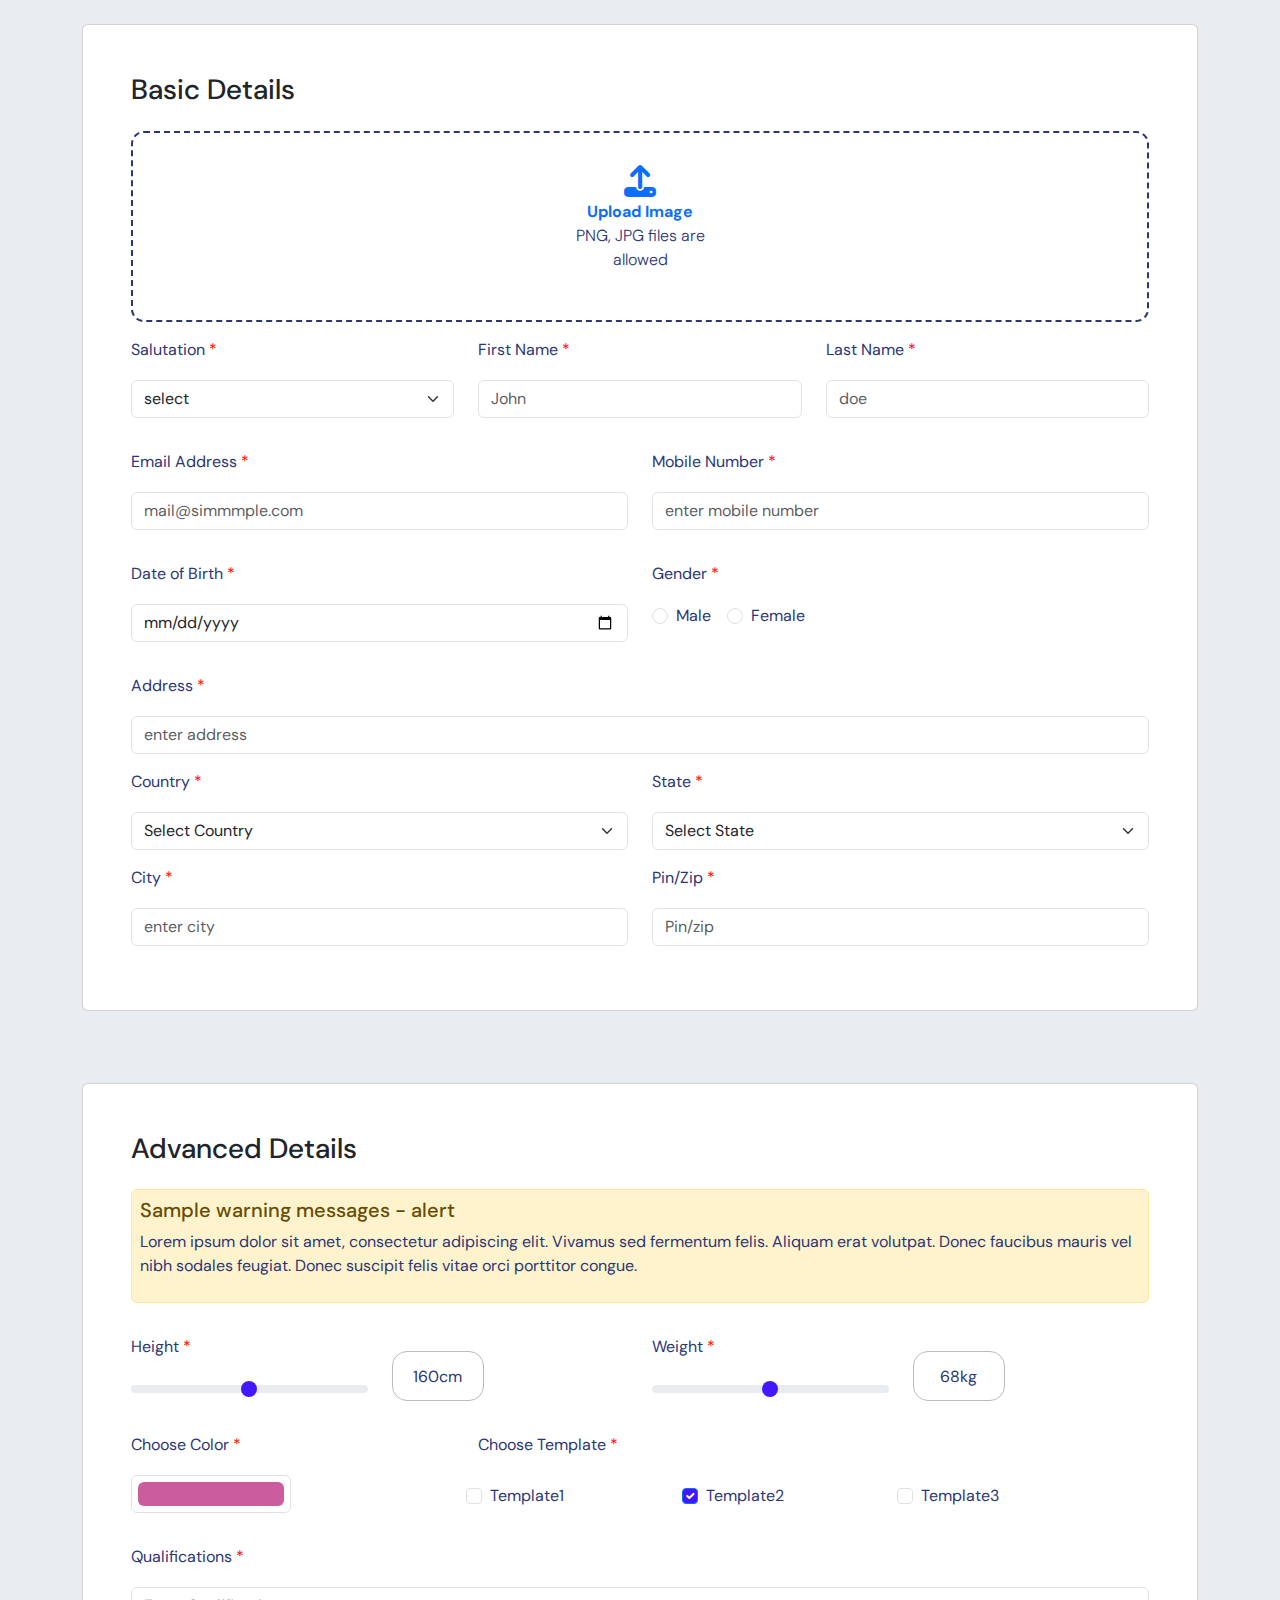
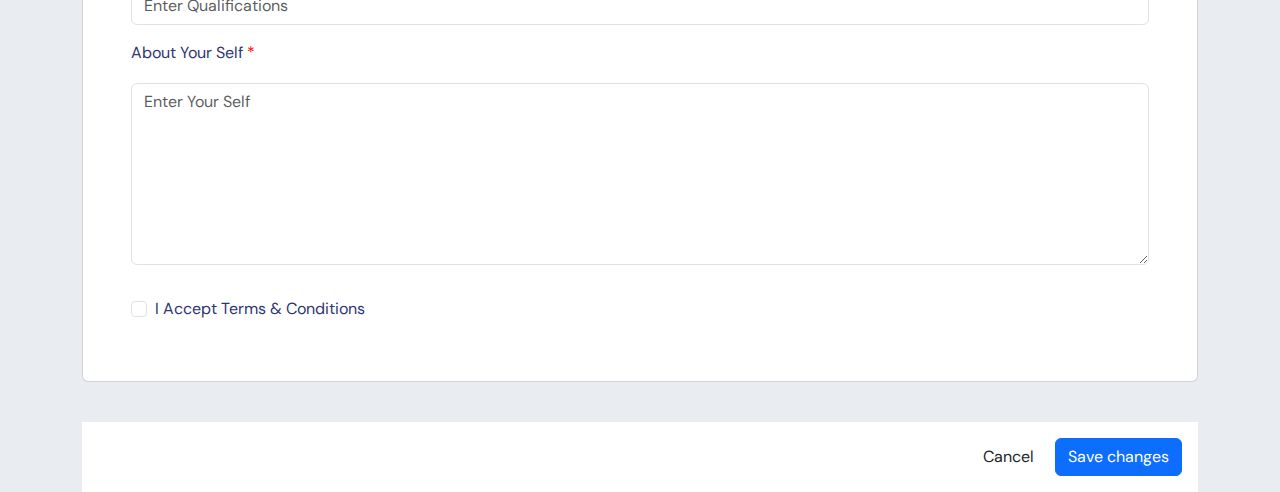
==== index.html @ c4e44b41 "index" ====
<!DOCTYPE html>
<html lang="en">

<head>
  <meta charset="UTF-8">
  <meta name="viewport" content="width=device-width, initial-scale=1.0">
  <title>bootstrap</title>
  <link href="https://cdn.jsdelivr.net/npm/bootstrap@5.3.3/dist/css/bootstrap.min.css" rel="stylesheet"
    integrity="sha384-QWTKZyjpPEjISv5WaRU9OFeRpok6YctnYmDr5pNlyT2bRjXh0JMhjY6hW+ALEwIH" crossorigin="anonymous">
  <script src="https://cdn.jsdelivr.net/npm/bootstrap@5.3.3/dist/js/bootstrap.bundle.min.js"
    integrity="sha384-YvpcrYf0tY3lHB60NNkmXc5s9fDVZLESaAA55NDzOxhy9GkcIdslK1eN7N6jIeHz"
    crossorigin="anonymous"></script>
  <link rel="stylesheet" href="bootstrap.css">
  <link rel="stylesheet" href="responsive.css">
  <link rel="stylesheet" href="bootstrap-5.3.3/dist/css/bootstrap.min.css">
  <link rel="stylesheet" href="https://cdnjs.cloudflare.com/ajax/libs/font-awesome/6.5.1/css/all.min.css">
  <link rel="preconnect" href="https://fonts.googleapis.com">
  <link rel="preconnect" href="https://fonts.gstatic.com" crossorigin>
  <link
    href="https://fonts.googleapis.com/css2?family=DM+Sans:ital,opsz,wght@0,9..40,100..1000;1,9..40,100..1000&family=Montserrat:ital,wght@0,100..900;1,100..900&display=swap"
    rel="stylesheet">
</head>

<body>
  <section class="section">
    <div class="container d-flex gap-4">
      <div class="card p-5 mb-4 mt-4">

        <h3>Basic Details</h3>
        <label class="upload_image d-flex p-4 mt-3">
          <div class="mx-auto p-2 text-center " style="width: 200px;  ">
            <i class="fa-solid fa-upload text-primary"></i>
            <p class="fw-bolder text-primary m-0"> Upload Image</p>
            <p class="fw-light">PNG, JPG files are allowed</p>
          </div>
        </label>


        <div class="row mt-3 mb-3 ">
          <div class="col-lg-4 col-md-6 mb-3">
            <label for="inputsaluation" class="form-label">Salutation </label>
            <select class="form-select" aria-label="Default select example">
              <option selected>select</option>
              <option value="1">Mr</option>
              <option value="2">Miss</option>
              <option value="3">Dr</option>
            </select>
          </div>
          <div class="col-lg-4 col-md-6 mb-3">
            <label for="inputfirstname" class="form-label">First Name </label>
            <input type="text" class="form-control" placeholder="John" aria-label="First name">
          </div>
          <div class="col-lg-4 col-md-6 mb-3">
            <label for="inputlastname" class="form-label">Last Name </label>
            <input type="text" class="form-control" placeholder="doe" aria-label="Last name">
          </div>
        </div>

        <div class="row mb-3">
          <div class="col-lg-6 mb-3 ">
            <label for="inputEmail4" class="form-label">Email Address </label>
            <input type="email" class="form-control" id="inputEmail4" placeholder="mail@simmmple.com">
          </div>
          <div class="col-lg-6 mb-3">
            <label for="inputmobilenumber" class="form-label">Mobile Number </label>
            <input type="number" class="form-control" id="inputmobilenumber" placeholder="enter mobile number">
          </div>
        </div>

        <div class="row mb-3">
          <div class="col-lg-6 mb-3">
            <label for="inputdateofbirth" class="form-label">Date of Birth </label>
            <input type="date" class="form-control" placeholder="select date of birth" aria-label="date">
          </div>
          <div class="col-lg-6">
            <label for="inputgender" class="form-label">Gender </label>
            <div class="d-flex">
              <div class="form-check form-check-inline">
                <input class="form-check-input" type="radio" name="inlineRadioOptions" id="inlineRadio1"
                  value="option1">
                <label class="form-check-label" for="inlineRadio1">Male</label>
              </div>
              <div class="form-check form-check-inline">
                <input class="form-check-input" type="radio" name="inlineRadioOptions" id="inlineRadio2"
                  value="option2">
                <label class="form-check-label" for="inlineRadio2">Female</label>
              </div>
            </div>
          </div>
        </div>


        <div class="col-12">
          <label for="inputAddress" class="form-label">Address </label>
          <input type="text" class="form-control" id="inputAddress" placeholder="enter address">
        </div>


        <div class="row mb-3 mt-3">
          <div class="col-lg-6">
            <label for="inputcountry" class="form-label">Country </label>
            <select id="inputcountry" class="form-select">
              <option selected>Select Country</option>
              <option>India</option>
            </select>
          </div>
          <div class="col-lg-6">
            <label for="inputState" class="form-label">State </label>
            <select id="inputState" class="form-select">
              <option selected>Select State</option>
              <option>Kerala</option>
            </select>
          </div>
        </div>


        <div class="row mb-3">
          <div class="col-lg-6">
            <label for="inputCity" class="form-label">
              City
            </label>
            <input type="text" class="form-control" id="inputCity" placeholder="enter city">
          </div>
          <div class="col-lg-6">
            <label for="inputZip" class="form-label">Pin/Zip </label>
            <input type="text" class="form-control" id="inputZip" placeholder="Pin/zip">
          </div>
        </div>
      </div>


      <div class="card p-5 mt-4 mb-4">
        <h3>Advanced Details</h3>
        <div class="text p-2 mt-3 alert alert-warning" role="alert">
          <h5>Sample warning messages - alert</h5>
          <p>Lorem ipsum dolor sit amet, consectetur adipiscing elit. Vivamus sed fermentum felis. Aliquam erat
            volutpat. Donec faucibus mauris vel nibh sodales feugiat. Donec suscipit felis vitae orci porttitor
            congue.</p>
        </div>



        <div class="row pt-3 mb-3">
          <div class="col-lg-3">
            <label for="customRange1" class="form-label">Height </label>
            <input type="range" class="form-range" id="customRange1">
          </div>
          <div class="col-lg-3 pt-3 mb-3">
            <input type="text" class="size" value="160cm" </input>
          </div>
          <div class="col-lg-3">
            <label for="customRange1" class="form-label">Weight </label>
            <input type="range" class="form-range" id="customRange1">
          </div>
          <div class="col-lg-3 pt-3">
            <input type="text" class="size" value="68kg" </input>
          </div>
        </div>


        <div class="row mb-3">
          <div class="col-lg-4 mb-3">
            <label for="exampleColorInput" class="form-label">Choose Color </label>
            <input type="color" class="form-control form-control-color" id="exampleColorInput" value="#CB5D9F" title=" Choose your color">
          </div>

          <div class="row col-lg-8">
            <label for="form-check-label " class="form-label">Choose Template </label>


            <div class="row pb-2 pt-2">
              <div class="form-check  col-lg-4 ">
                <input class="form-check-input" type="checkbox" value="" id="flexCheckDefault">
                <label class="form-check-label" for="flexCheckDefault">
                  Template1
                </label>
              </div>
              <div class="form-check col-lg-4">
                <input class="form-check-input" type="checkbox" value="" id="flexCheckChecked" checked>
                <label class="form-check-label" for="flexCheckChecked">
                  Template2
                </label>
              </div>
              <div class="form-check col-lg-4">
                <input class="form-check-input" type="checkbox" value="" id="flexCheckDefault">
                <label class="form-check-label" for="flexCheckDefault">
                  Template3
                </label>
              </div>
            </div>



          </div>
        </div>




        <div class="col-12 mb-3">
          <label for="inputAddress" class="form-label">
            Qualifications
          </label>
          <input type="text" class="form-control" id="inputAddress" placeholder="Enter Qualifications">
        </div>


        <div class="mb-3">
          <label for="exampleFormControlTextarea1" class="form-label">About Your Self </label>
          <textarea class="form-control" id="exampleFormControlTextarea1" placeholder="Enter Your Self"
            rows="7"></textarea>
        </div>


        <div class="form-check mt-3">
          <input class="form-check-input" type="checkbox" value="" id="flexCheckDefault">
          <label class="form-check-label" for="flexCheckDefault">
            I Accept Terms & Conditions
          </label>
        </div>

      </div>
    </div>



    <div class="container">
      <div class="footer bg-white p-3 d-flex justify-content-md-end mt-3">

        <button class="btn text-$indigo-700 me-md-2" type="button">Cancel</button>
        <button class="btn btn-primary" type="button">Save changes</button>
      </div>
    </div>

  </section>
</body>

</html>
---- responsive.css ----
@media screen and (max-width:1410px) 
{
    .container{
        /* display: flex; */
        flex-direction: column !important;
        align-items: center;
    }
    .card{
        width: 100%;
    }
    .footer{
        justify-content: end;
    }
}
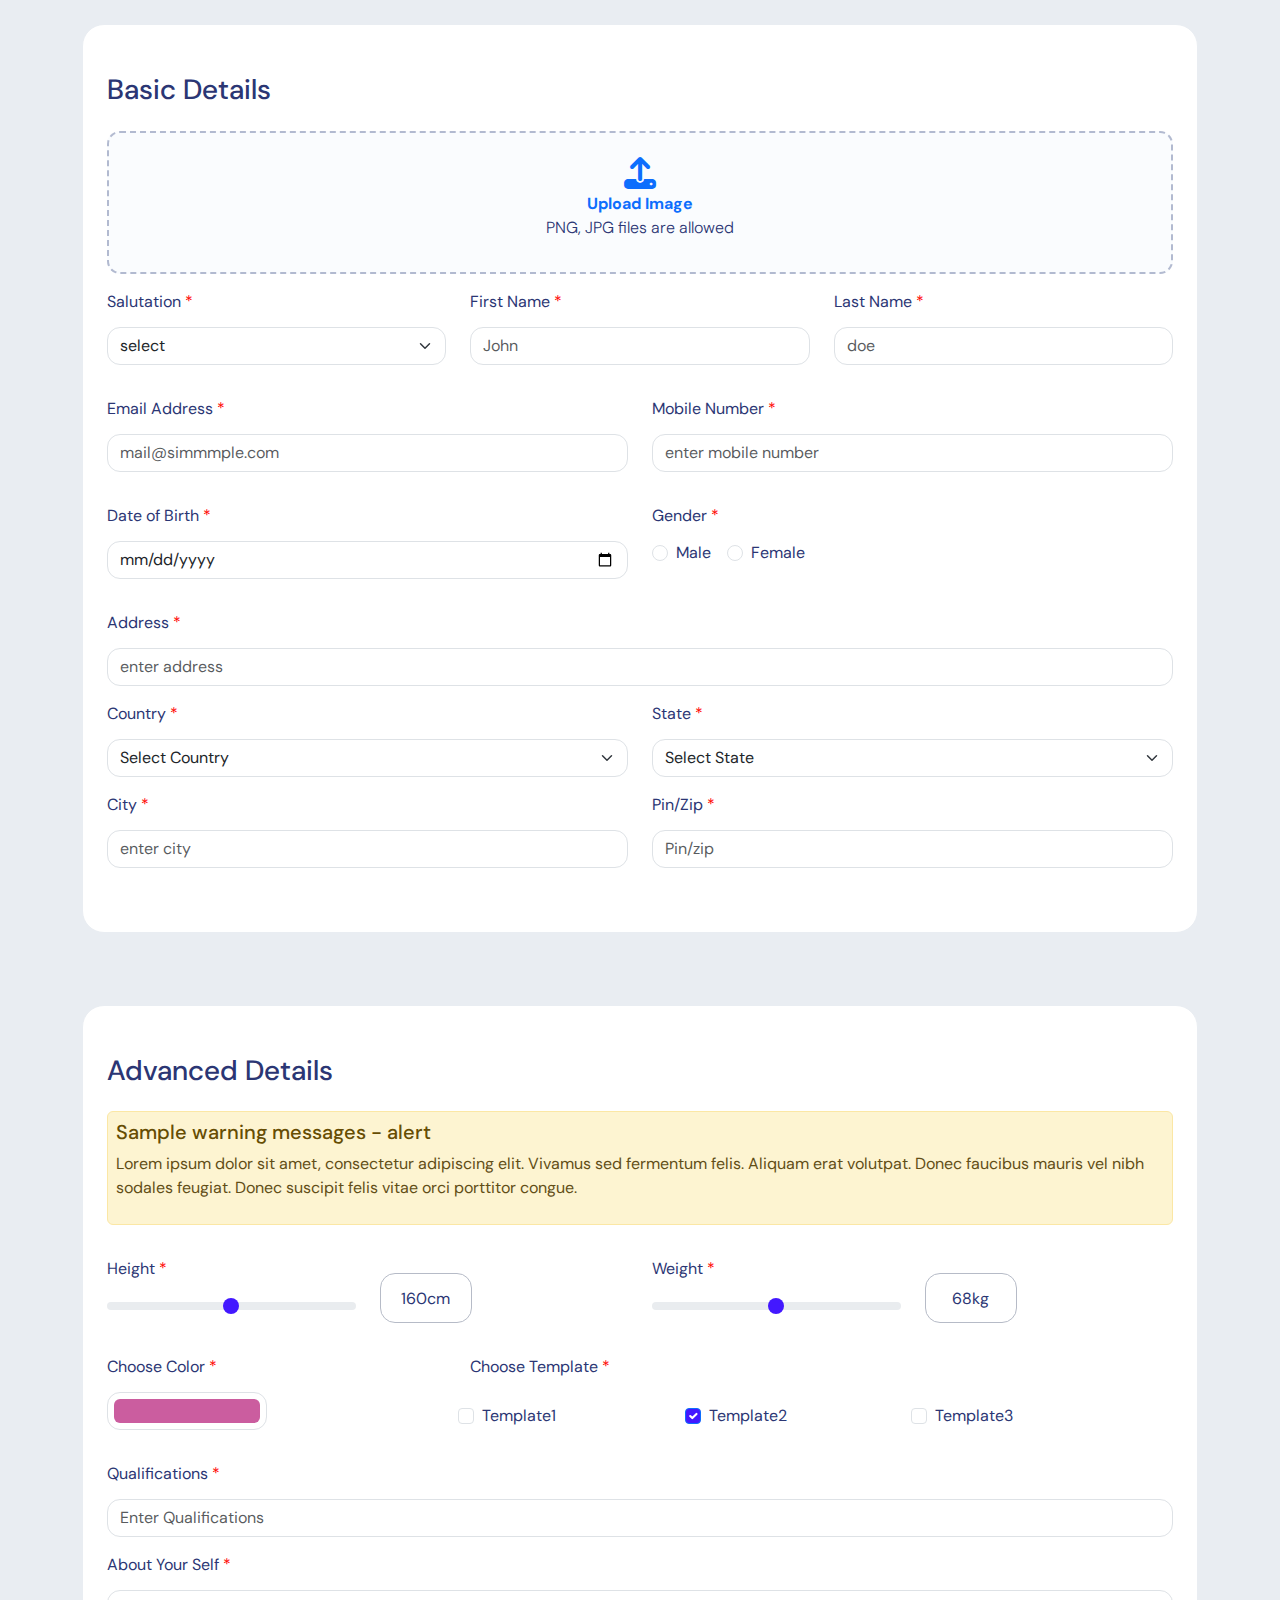
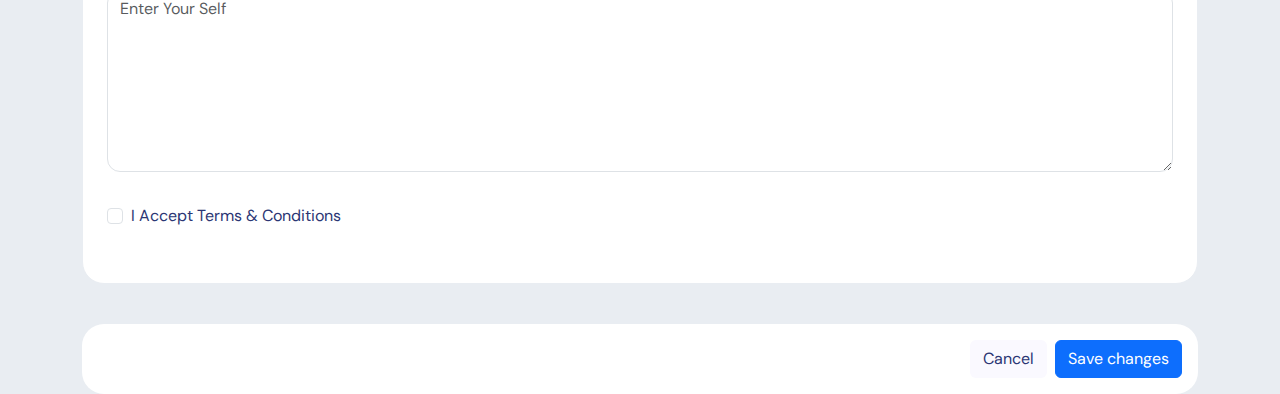
==== commit 567ecda7: "reviewed" ====
--- a/index.html
+++ b/index.html
@@ -10,7 +10,7 @@
   <script src="https://cdn.jsdelivr.net/npm/bootstrap@5.3.3/dist/js/bootstrap.bundle.min.js"
     integrity="sha384-YvpcrYf0tY3lHB60NNkmXc5s9fDVZLESaAA55NDzOxhy9GkcIdslK1eN7N6jIeHz"
     crossorigin="anonymous"></script>
-  <link rel="stylesheet" href="bootstrap.css">
+  <link rel="stylesheet" href="style.css">
   <link rel="stylesheet" href="responsive.css">
   <link rel="stylesheet" href="bootstrap-5.3.3/dist/css/bootstrap.min.css">
   <link rel="stylesheet" href="https://cdnjs.cloudflare.com/ajax/libs/font-awesome/6.5.1/css/all.min.css">
@@ -24,11 +24,11 @@
 <body>
   <section class="section">
     <div class="container d-flex gap-4">
-      <div class="card p-5 mb-4 mt-4">
+      <div class="card pt-5 pb-5 p-4 mb-4 mt-4">
 
         <h3>Basic Details</h3>
-        <label class="upload_image d-flex p-4 mt-3">
-          <div class="mx-auto p-2 text-center " style="width: 200px;  ">
+        <label class="upload_image d-flex p-2 mt-3">
+          <div class="mx-auto p-2  mt-2 text-center " style="width: 250px;  ">
             <i class="fa-solid fa-upload text-primary"></i>
             <p class="fw-bolder text-primary m-0"> Upload Image</p>
             <p class="fw-light">PNG, JPG files are allowed</p>
@@ -44,6 +44,7 @@
               <option value="1">Mr</option>
               <option value="2">Miss</option>
               <option value="3">Dr</option>
+              <option value="4">Proff</option>
             </select>
           </div>
           <div class="col-lg-4 col-md-6 mb-3">
@@ -129,7 +130,7 @@
       </div>
 
 
-      <div class="card p-5 mt-4 mb-4">
+      <div class="card pt-5 pb-5 p-4 mt-4 mb-4">
         <h3>Advanced Details</h3>
         <div class="text p-2 mt-3 alert alert-warning" role="alert">
           <h5>Sample warning messages - alert</h5>
@@ -227,7 +228,7 @@
     <div class="container">
       <div class="footer bg-white p-3 d-flex justify-content-md-end mt-3">
 
-        <button class="btn text-$indigo-700 me-md-2" type="button">Cancel</button>
+        <button class="btn style me-md-2" type="button">Cancel</button>
         <button class="btn btn-primary" type="button">Save changes</button>
       </div>
     </div>
--- a/style.css
+++ b/style.css
@@ -0,0 +1,110 @@
+.card {
+    width: 50%;
+    border-radius: 22px !important;
+    border-color: #E9EDF2 !important;
+
+}
+
+body {
+    background-color: #E9EDF2 !important;
+
+}
+
+* {
+    color: #2B3674;
+    font-family: "DM Sans", sans-serif;
+}
+
+h3 {
+    color: #2B3674 !important;
+}
+
+.upload_image {
+    border-radius: 13px;
+    align-items: center;
+    padding: 12px;
+    border: 2px dashed;
+    background-color: #FAFCFE !important;
+    border-color: #B2BAD0 !important;
+
+}
+
+.text {
+    border-radius: 14px;
+    background-color: navajowhite;
+}
+
+.upload_image i {
+    font-size: 32px;
+}
+
+.alert {
+    background-color: #fdf4d1 !important;
+    ;
+    border-color: #FBE7A5 !important;
+    border-radius: 12px;
+}
+
+.alert p {
+    color: #624E17;
+}
+
+label {
+    padding-bottom: 5px;
+    /* border-radius: 20px !important; */
+
+}
+
+.size {
+    border-radius: 15px;
+    width: 92px;
+    height: 50px;
+    text-align: center;
+    border: 1px solid #B6BBC7;
+}
+
+.style {
+    background-color: #FAF9FF !important;
+    border: 1px solid transparent !important;
+    border-radius: 16px;
+    color: #2B3674 !important;
+
+}
+
+.footer {
+    border-radius: 22px !important;
+    border-color: #E9EDF2 !important;
+
+}
+
+#exampleColorInput {
+    width: 10rem;
+}
+
+.form-label::after {
+    content: '*';
+    color: red;
+}
+.form-check-label:focus,
+.form-label:focus,
+.form-control:focus,
+.form-select:focus,
+.form-check-input:focus {
+    box-shadow: none !important;
+    border-color: #4318FF !important;
+}
+input[type=range]::-webkit-slider-thumb {
+    -webkit-appearance: none;
+    background-color: #4318FF !important;
+    box-shadow: none !important;
+}
+
+.form-check-input:checked {
+    background-color: #4318FF !important;
+}
+
+.form-control,
+.form-label,
+.form-select {
+    border-radius: 13px !important;
+}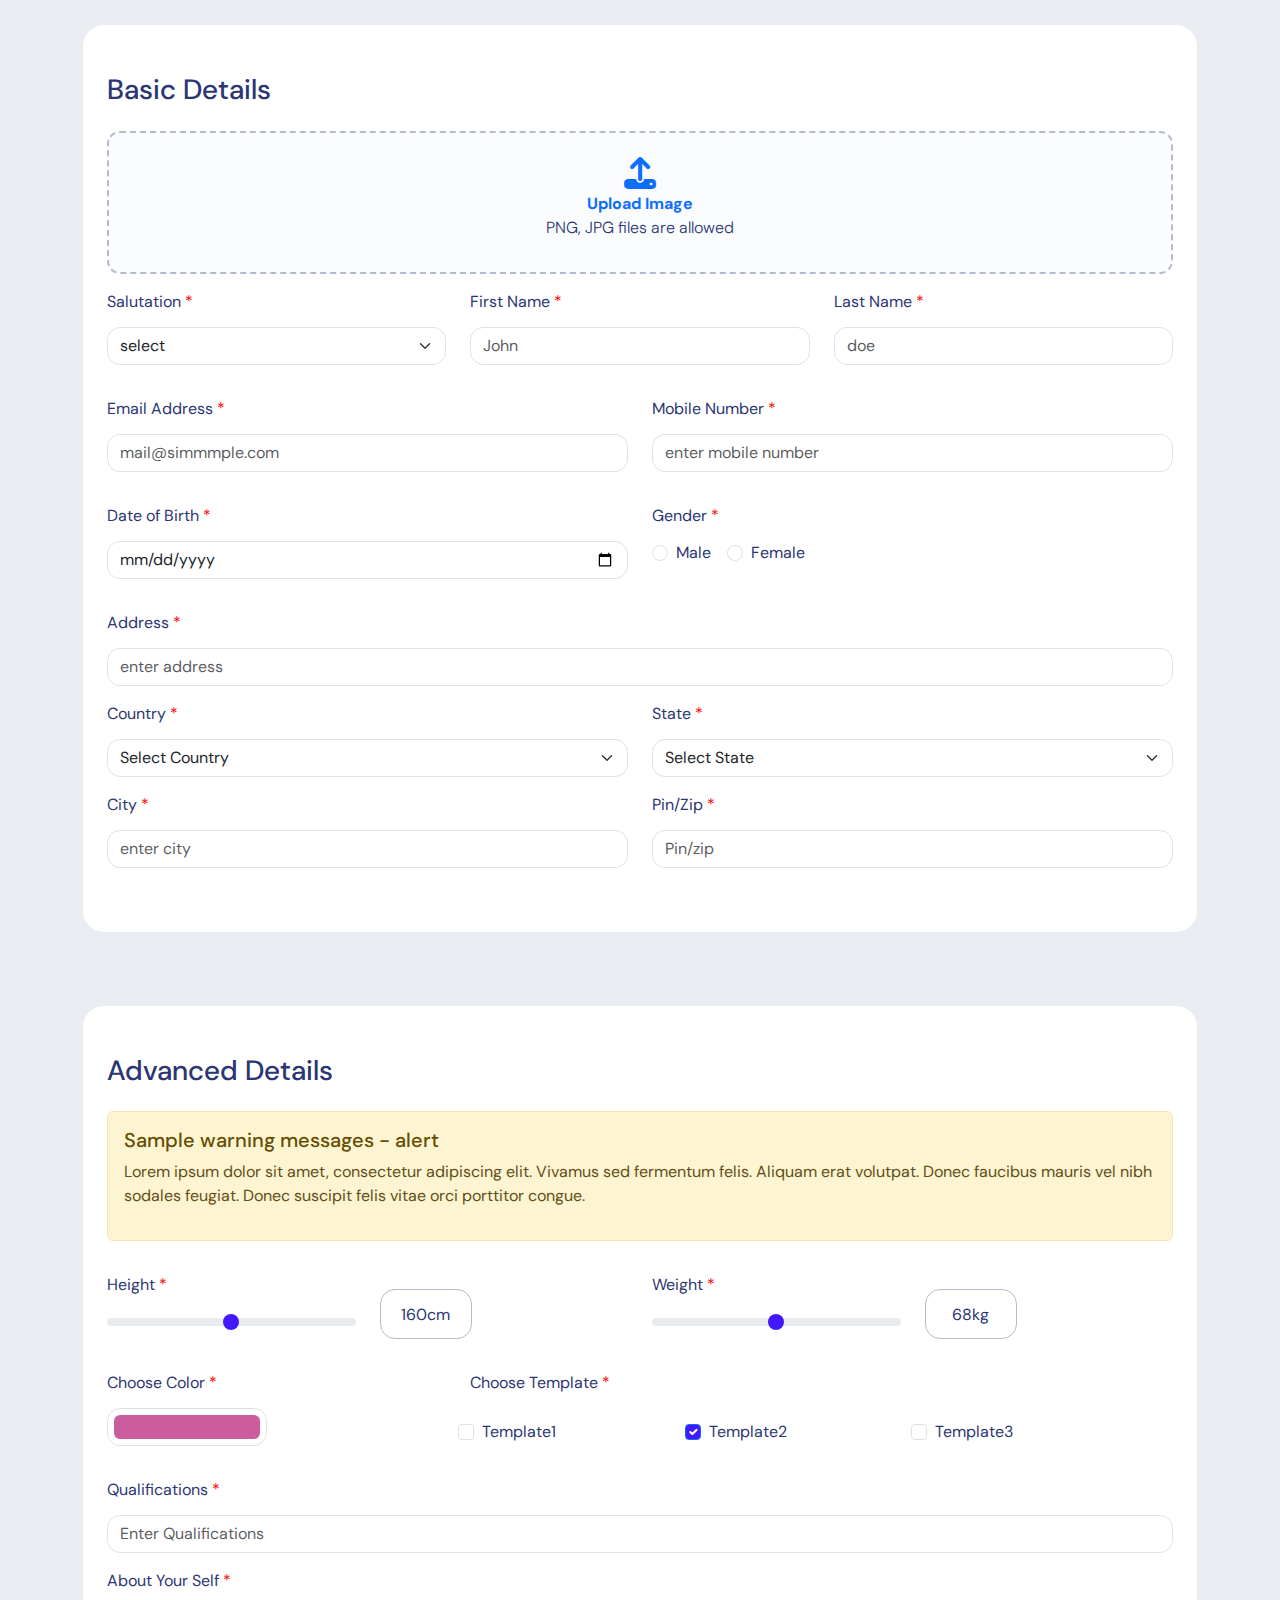
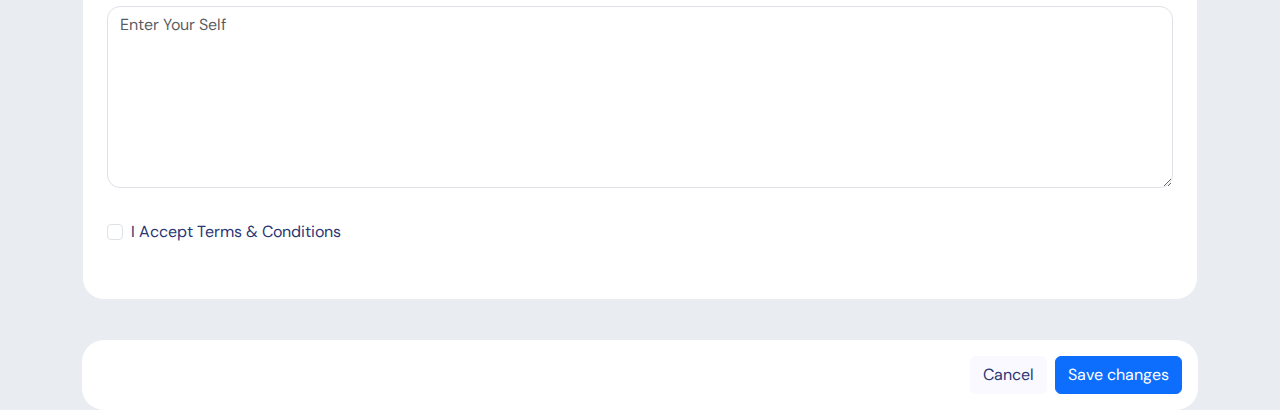
==== commit f67a9d59: "padding" ====
--- a/index.html
+++ b/index.html
@@ -132,7 +132,7 @@
 
       <div class="card pt-5 pb-5 p-4 mt-4 mb-4">
         <h3>Advanced Details</h3>
-        <div class="text p-2 mt-3 alert alert-warning" role="alert">
+        <div class="text p-3 mt-3 alert alert-warning" role="alert">
           <h5>Sample warning messages - alert</h5>
           <p>Lorem ipsum dolor sit amet, consectetur adipiscing elit. Vivamus sed fermentum felis. Aliquam erat
             volutpat. Donec faucibus mauris vel nibh sodales feugiat. Donec suscipit felis vitae orci porttitor
--- a/style.css
+++ b/style.css
@@ -17,6 +17,9 @@
 
 h3 {
     color: #2B3674 !important;
+}
+p{
+    margin-bottom: 0px;
 }
 
 .upload_image {
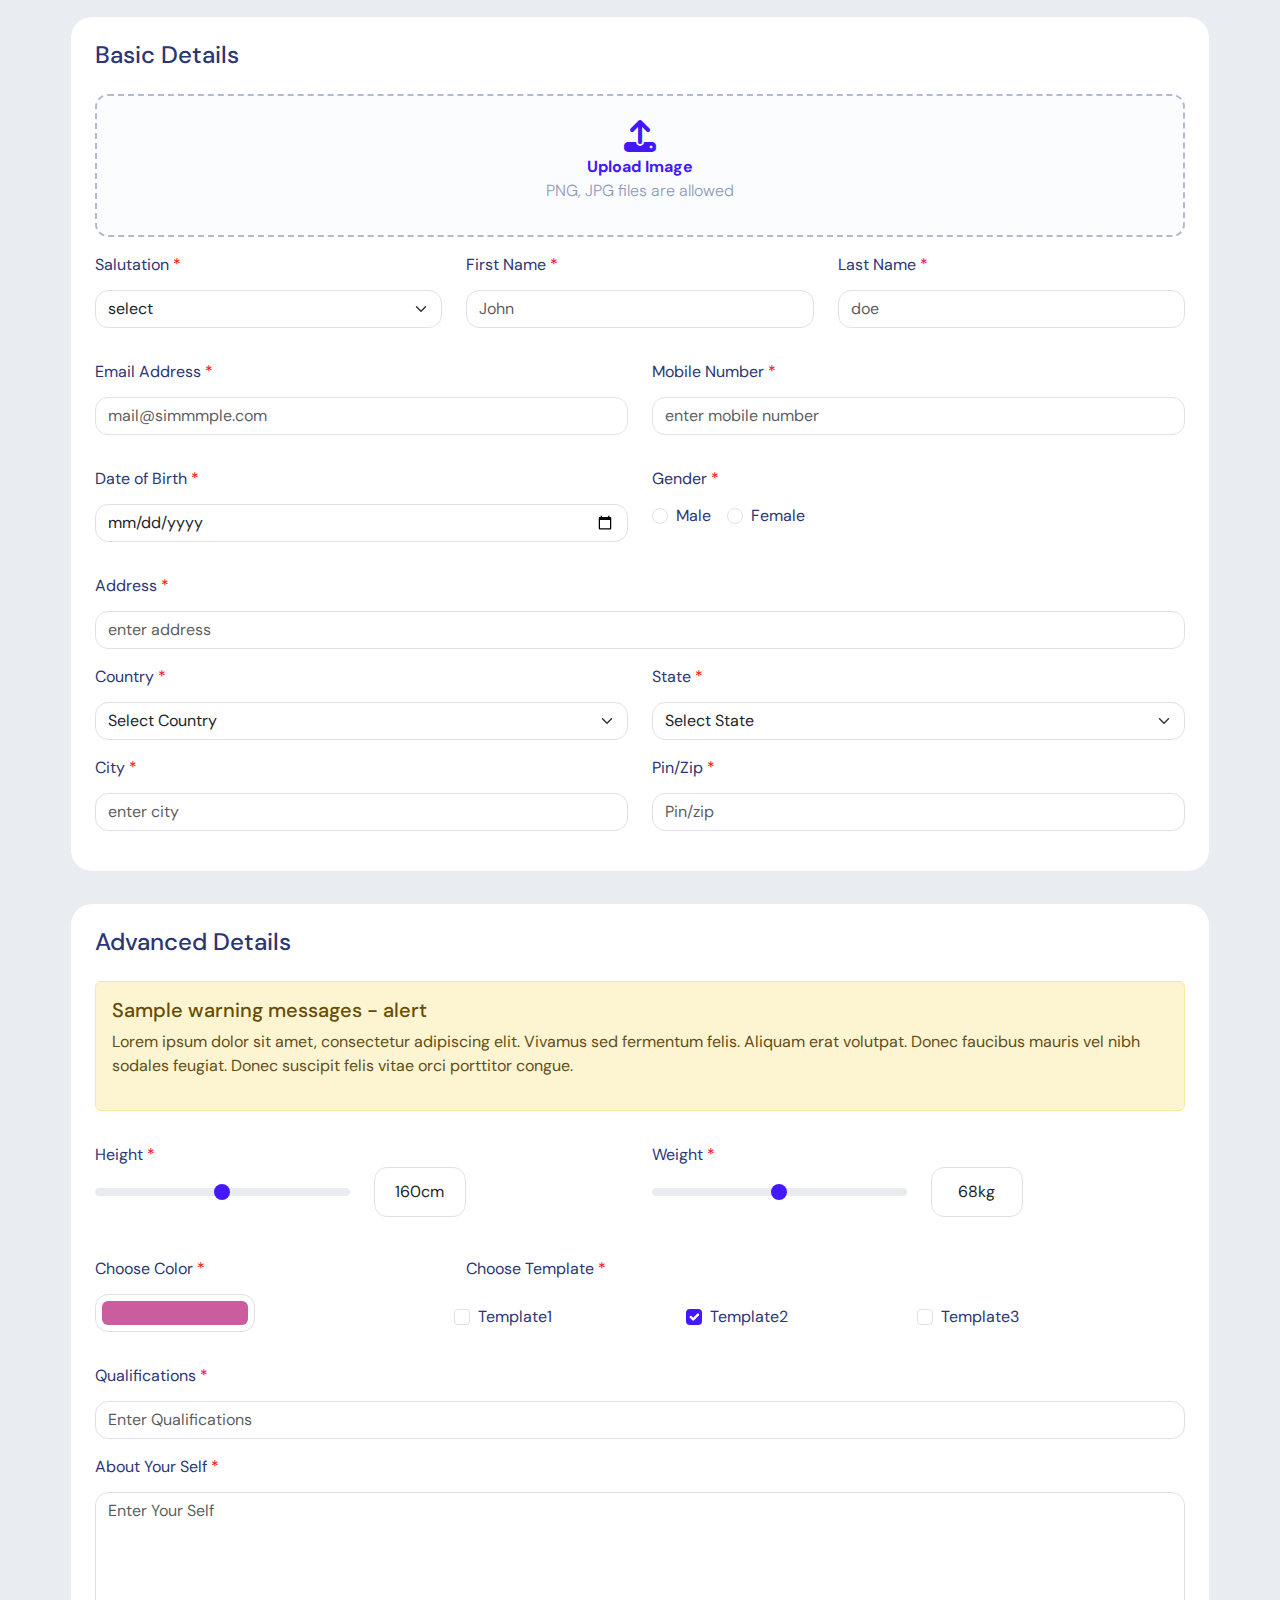
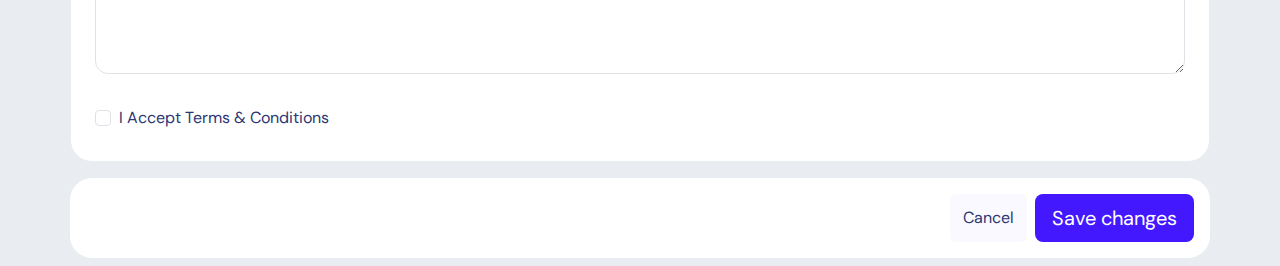
==== commit 9c61351e: "reviewed" ====
--- a/index.html
+++ b/index.html
@@ -24,14 +24,14 @@
 <body>
   <section class="section">
     <div class="container d-flex gap-4">
-      <div class="card pt-5 pb-5 p-4 mb-4 mt-4">
-
-        <h3>Basic Details</h3>
+      <div class="card pt-4 pb-4 p-4  mt-3">
+
+        <h4>Basic Details</h4>
         <label class="upload_image d-flex p-2 mt-3">
           <div class="mx-auto p-2  mt-2 text-center " style="width: 250px;  ">
-            <i class="fa-solid fa-upload text-primary"></i>
-            <p class="fw-bolder text-primary m-0"> Upload Image</p>
-            <p class="fw-light">PNG, JPG files are allowed</p>
+            <i class="fa-solid fa-upload "></i>
+            <p class="fw-bolder color  m-0"> Upload Image</p>
+            <p class="fw-light light">PNG, JPG files are allowed</p>
           </div>
         </label>
 
@@ -44,7 +44,7 @@
               <option value="1">Mr</option>
               <option value="2">Miss</option>
               <option value="3">Dr</option>
-              <option value="4">Proff</option>
+              <option value="4">Prof</option>
             </select>
           </div>
           <div class="col-lg-4 col-md-6 mb-3">
@@ -130,8 +130,8 @@
       </div>
 
 
-      <div class="card pt-5 pb-5 p-4 mt-4 mb-4">
-        <h3>Advanced Details</h3>
+      <div class="card pt-4 pb-4 p-4  ">
+        <h4>Advanced Details</h4>
         <div class="text p-3 mt-3 alert alert-warning" role="alert">
           <h5>Sample warning messages - alert</h5>
           <p>Lorem ipsum dolor sit amet, consectetur adipiscing elit. Vivamus sed fermentum felis. Aliquam erat
@@ -146,15 +146,15 @@
             <label for="customRange1" class="form-label">Height </label>
             <input type="range" class="form-range" id="customRange1">
           </div>
-          <div class="col-lg-3 pt-3 mb-3">
-            <input type="text" class="size" value="160cm" </input>
+          <div class="col-lg-3 pt-3 mt-2 pb-4">
+            <input type="text" class=" form-control size" value="160cm" </input>
           </div>
           <div class="col-lg-3">
             <label for="customRange1" class="form-label">Weight </label>
             <input type="range" class="form-range" id="customRange1">
           </div>
-          <div class="col-lg-3 pt-3">
-            <input type="text" class="size" value="68kg" </input>
+          <div class="col-lg-3 pt-3 mt-2">
+            <input type="text" class="form-control size" value="68kg" </input>
           </div>
         </div>
 
@@ -226,10 +226,10 @@
 
 
     <div class="container">
-      <div class="footer bg-white p-3 d-flex justify-content-md-end mt-3">
+      <div class="footer bg-white p-3 d-flex justify-content-md-end mt-3 mb-2">
 
         <button class="btn style me-md-2" type="button">Cancel</button>
-        <button class="btn btn-primary" type="button">Save changes</button>
+        <button class="btn coloured btn-lg" type="button">Save changes</button>
       </div>
     </div>
 
--- a/style.css
+++ b/style.css
@@ -2,7 +2,8 @@
     width: 50%;
     border-radius: 22px !important;
     border-color: #E9EDF2 !important;
-
+margin-bottom: 15px;
+margin-top: 15px;
 }
 
 body {
@@ -15,7 +16,7 @@
     font-family: "DM Sans", sans-serif;
 }
 
-h3 {
+h4 {
     color: #2B3674 !important;
 }
 p{
@@ -30,6 +31,14 @@
     background-color: #FAFCFE !important;
     border-color: #B2BAD0 !important;
 
+
+}
+.color{
+    color: #4318FF !important
+}
+.light{
+    color: #8F9BBA !important;
+
 }
 
 .text {
@@ -39,6 +48,7 @@
 
 .upload_image i {
     font-size: 32px;
+    color: #4318FF !important;
 }
 
 .alert {
@@ -60,10 +70,11 @@
 
 .size {
     border-radius: 15px;
-    width: 92px;
+    width: 92px !important;
     height: 50px;
     text-align: center;
     border: 1px solid #B6BBC7;
+    /* padding-bottom: 20px; */
 }
 
 .style {
@@ -72,6 +83,11 @@
     border-radius: 16px;
     color: #2B3674 !important;
 
+}
+.coloured{
+    background-color: #4318FF !important;
+    color:  #FFFFFF !important;
+    
 }
 
 .footer {
@@ -94,20 +110,28 @@
 .form-select:focus,
 .form-check-input:focus {
     box-shadow: none !important;
-    border-color: #4318FF !important;
+    border-color: #4318FF
+    !important;
 }
 input[type=range]::-webkit-slider-thumb {
     -webkit-appearance: none;
     background-color: #4318FF !important;
     box-shadow: none !important;
 }
+input[type=radio]:checked{
+    border: none !important;
+    background-color: #4318FF !important;
+
+}
 
 .form-check-input:checked {
     background-color: #4318FF !important;
+    border: none !important;
 }
 
 .form-control,
 .form-label,
 .form-select {
     border-radius: 13px !important;
+   
 }--- a/responsive.css
+++ b/responsive.css
@@ -1,12 +1,14 @@
 @media screen and (max-width:1410px) 
 {
     .container{
-        /* display: flex; */
         flex-direction: column !important;
         align-items: center;
-    }
+        padding: 0px !important;
+         }
     .card{
         width: 100%;
+        margin-bottom: 0px;
+        margin-top: 7px;
     }
     .footer{
         justify-content: end;
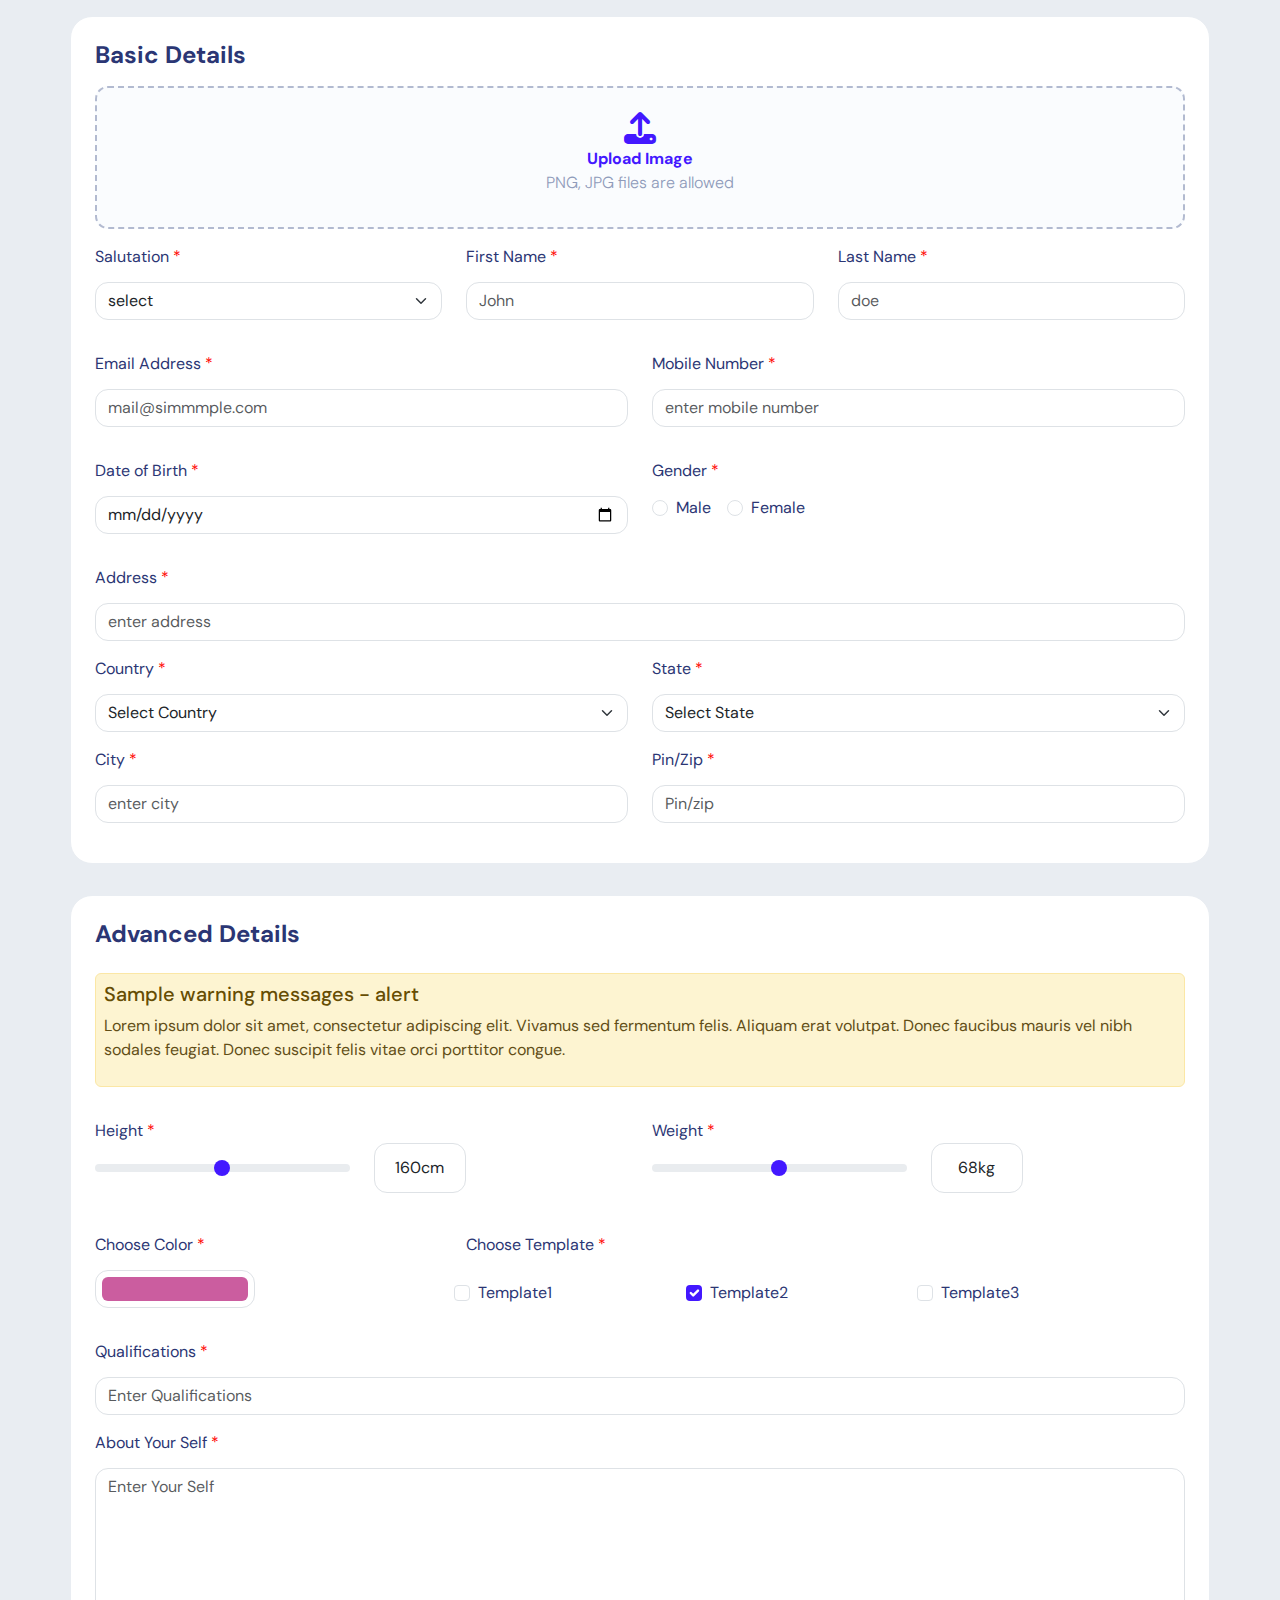
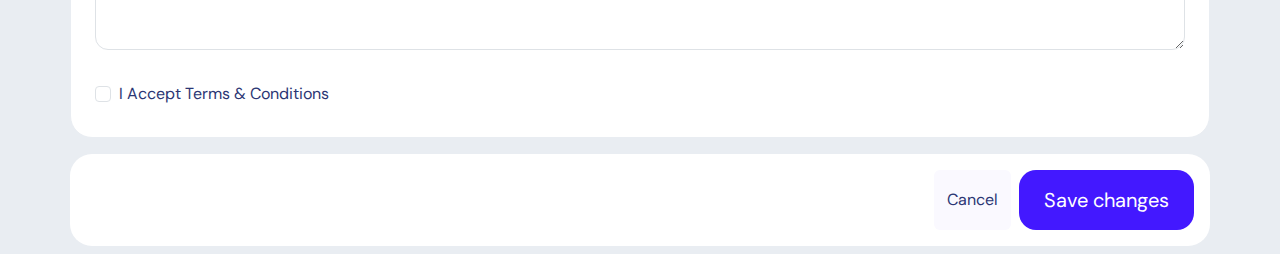
==== commit 73825389: "headerfooter" ====
--- a/index.html
+++ b/index.html
@@ -26,6 +26,7 @@
     <div class="container d-flex gap-4">
       <div class="card pt-4 pb-4 p-4  mt-3">
 
+        <div class="card_header">
         <h4>Basic Details</h4>
         <label class="upload_image d-flex p-2 mt-3">
           <div class="mx-auto p-2  mt-2 text-center " style="width: 250px;  ">
@@ -34,7 +35,7 @@
             <p class="fw-light light">PNG, JPG files are allowed</p>
           </div>
         </label>
-
+        </div>
 
         <div class="row mt-3 mb-3 ">
           <div class="col-lg-4 col-md-6 mb-3">
@@ -132,7 +133,7 @@
 
       <div class="card pt-4 pb-4 p-4  ">
         <h4>Advanced Details</h4>
-        <div class="text p-3 mt-3 alert alert-warning" role="alert">
+        <div class="text p-2 mt-3 alert alert-warning" role="alert">
           <h5>Sample warning messages - alert</h5>
           <p>Lorem ipsum dolor sit amet, consectetur adipiscing elit. Vivamus sed fermentum felis. Aliquam erat
             volutpat. Donec faucibus mauris vel nibh sodales feugiat. Donec suscipit felis vitae orci porttitor
@@ -226,7 +227,7 @@
 
 
     <div class="container">
-      <div class="footer bg-white p-3 d-flex justify-content-md-end mt-3 mb-2">
+      <div class=" card_footer bg-white p-3 d-flex justify-content-md-end mt-3 mb-2">
 
         <button class="btn style me-md-2" type="button">Cancel</button>
         <button class="btn coloured btn-lg" type="button">Save changes</button>
--- a/style.css
+++ b/style.css
@@ -2,8 +2,8 @@
     width: 50%;
     border-radius: 22px !important;
     border-color: #E9EDF2 !important;
-margin-bottom: 15px;
-margin-top: 15px;
+    margin-bottom: 15px;
+    margin-top: 15px;
 }
 
 body {
@@ -18,8 +18,10 @@
 
 h4 {
     color: #2B3674 !important;
+    font-weight: 700 !important;
 }
-p{
+
+p {
     margin-bottom: 0px;
 }
 
@@ -33,10 +35,12 @@
 
 
 }
-.color{
+
+.color {
     color: #4318FF !important
 }
-.light{
+
+.light {
     color: #8F9BBA !important;
 
 }
@@ -84,13 +88,19 @@
     color: #2B3674 !important;
 
 }
-.coloured{
+
+.coloured {
     background-color: #4318FF !important;
-    color:  #FFFFFF !important;
-    
+    color: #FFFFFF !important;
+    border-radius: 17px !important;
+    width: 175px;
+    height: 60px;
 }
 
-.footer {
+    
+
+
+.card_footer {
     border-radius: 22px !important;
     border-color: #E9EDF2 !important;
 
@@ -104,21 +114,23 @@
     content: '*';
     color: red;
 }
+
 .form-check-label:focus,
 .form-label:focus,
 .form-control:focus,
 .form-select:focus,
 .form-check-input:focus {
     box-shadow: none !important;
-    border-color: #4318FF
-    !important;
+    border-color: #4318FF !important;
 }
+
 input[type=range]::-webkit-slider-thumb {
     -webkit-appearance: none;
     background-color: #4318FF !important;
     box-shadow: none !important;
 }
-input[type=radio]:checked{
+
+input[type=radio]:checked {
     border: none !important;
     background-color: #4318FF !important;
 
@@ -133,5 +145,5 @@
 .form-label,
 .form-select {
     border-radius: 13px !important;
-   
+
 }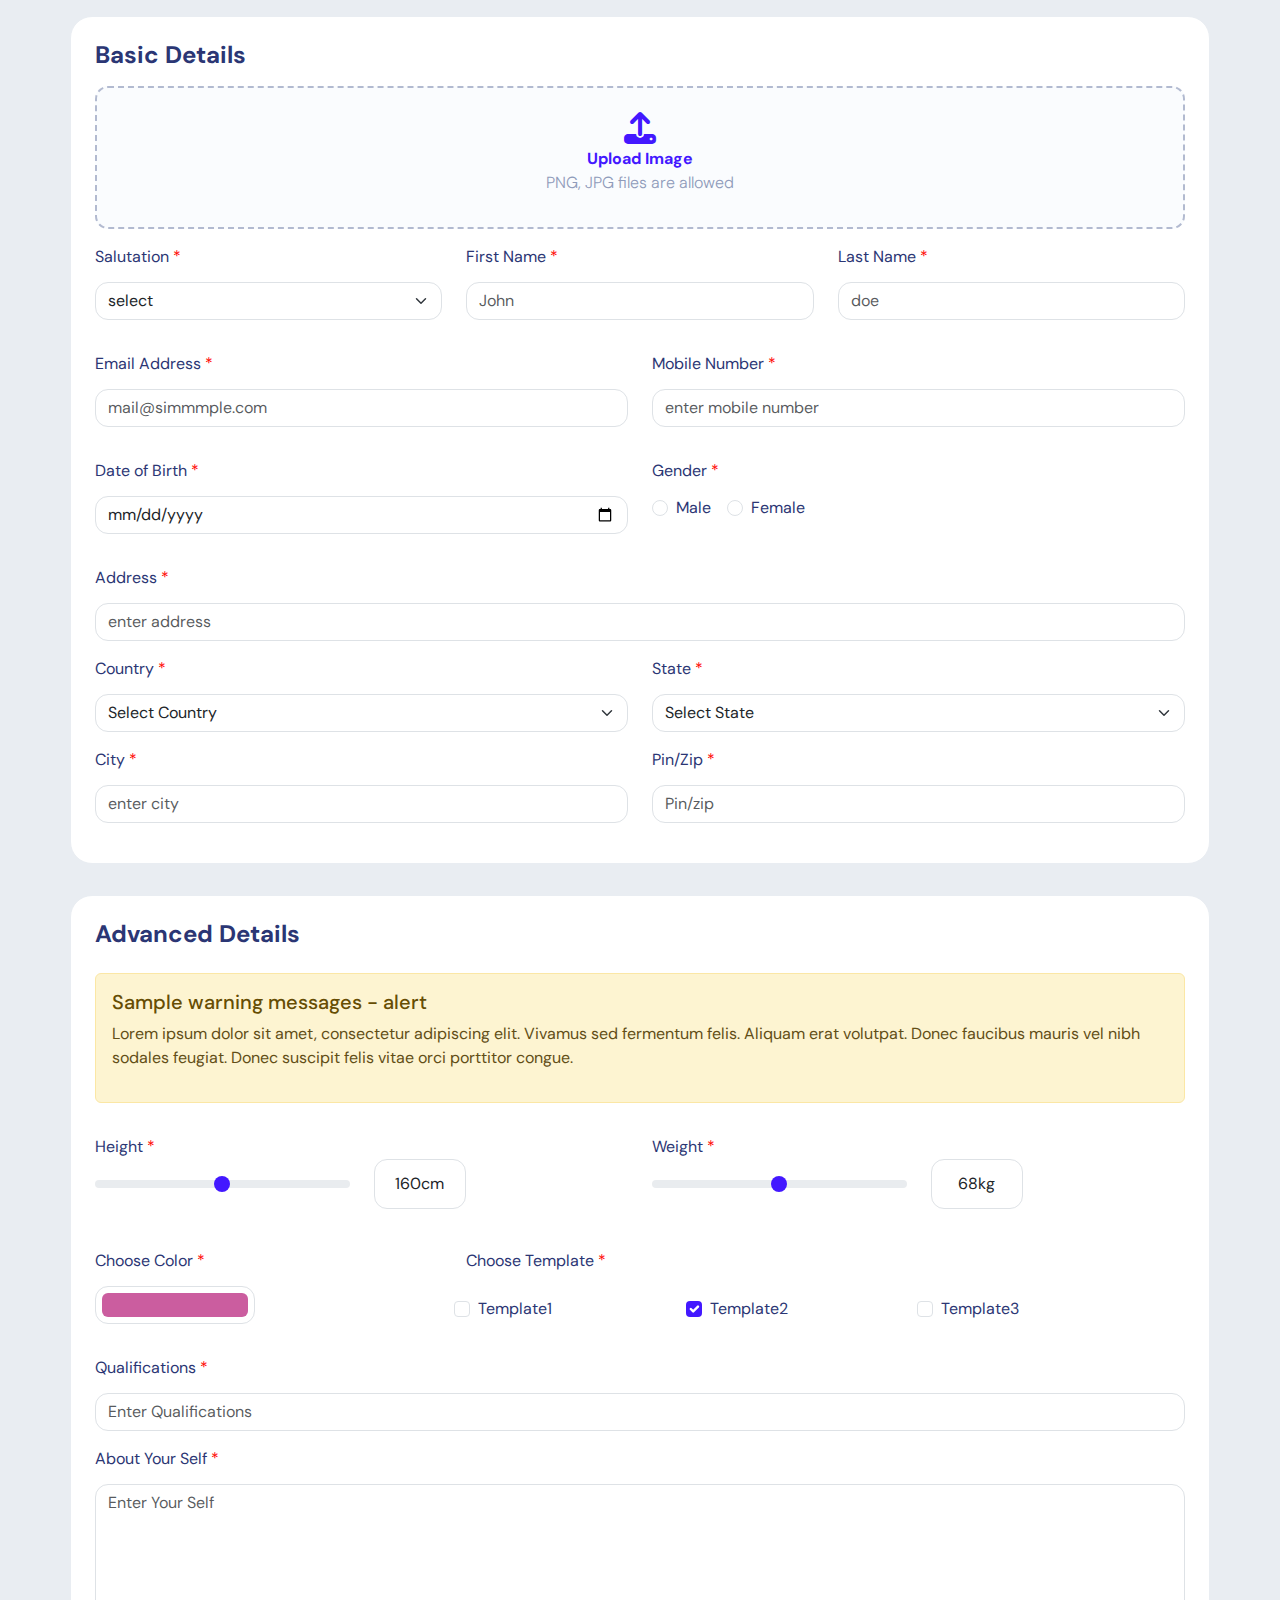
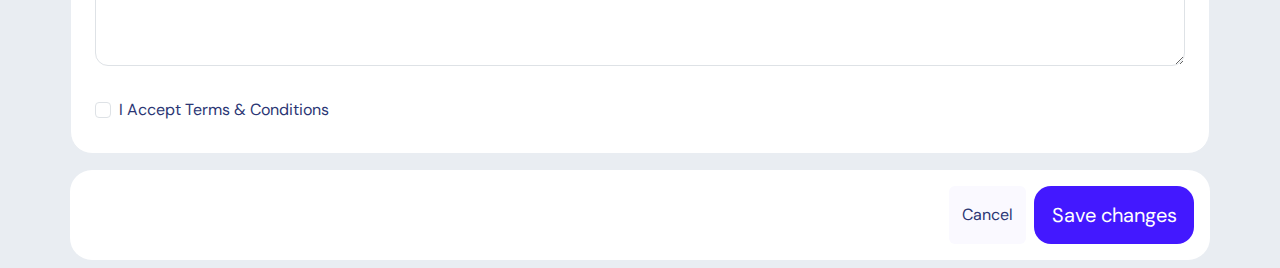
==== commit 08544500: "button" ====
--- a/index.html
+++ b/index.html
@@ -133,7 +133,7 @@
 
       <div class="card pt-4 pb-4 p-4  ">
         <h4>Advanced Details</h4>
-        <div class="text p-2 mt-3 alert alert-warning" role="alert">
+        <div class="text p-3 mt-3 alert alert-warning" role="alert">
           <h5>Sample warning messages - alert</h5>
           <p>Lorem ipsum dolor sit amet, consectetur adipiscing elit. Vivamus sed fermentum felis. Aliquam erat
             volutpat. Donec faucibus mauris vel nibh sodales feugiat. Donec suscipit felis vitae orci porttitor
@@ -227,7 +227,7 @@
 
 
     <div class="container">
-      <div class=" card_footer bg-white p-3 d-flex justify-content-md-end mt-3 mb-2">
+      <div class="card_footer bg-white p-3 d-flex justify-content-end mt-3 mb-2">
 
         <button class="btn style me-md-2" type="button">Cancel</button>
         <button class="btn coloured btn-lg" type="button">Save changes</button>
--- a/style.css
+++ b/style.css
@@ -93,8 +93,8 @@
     background-color: #4318FF !important;
     color: #FFFFFF !important;
     border-radius: 17px !important;
-    width: 175px;
-    height: 60px;
+    width: 160px;
+    height: 58px;
 }
 
     
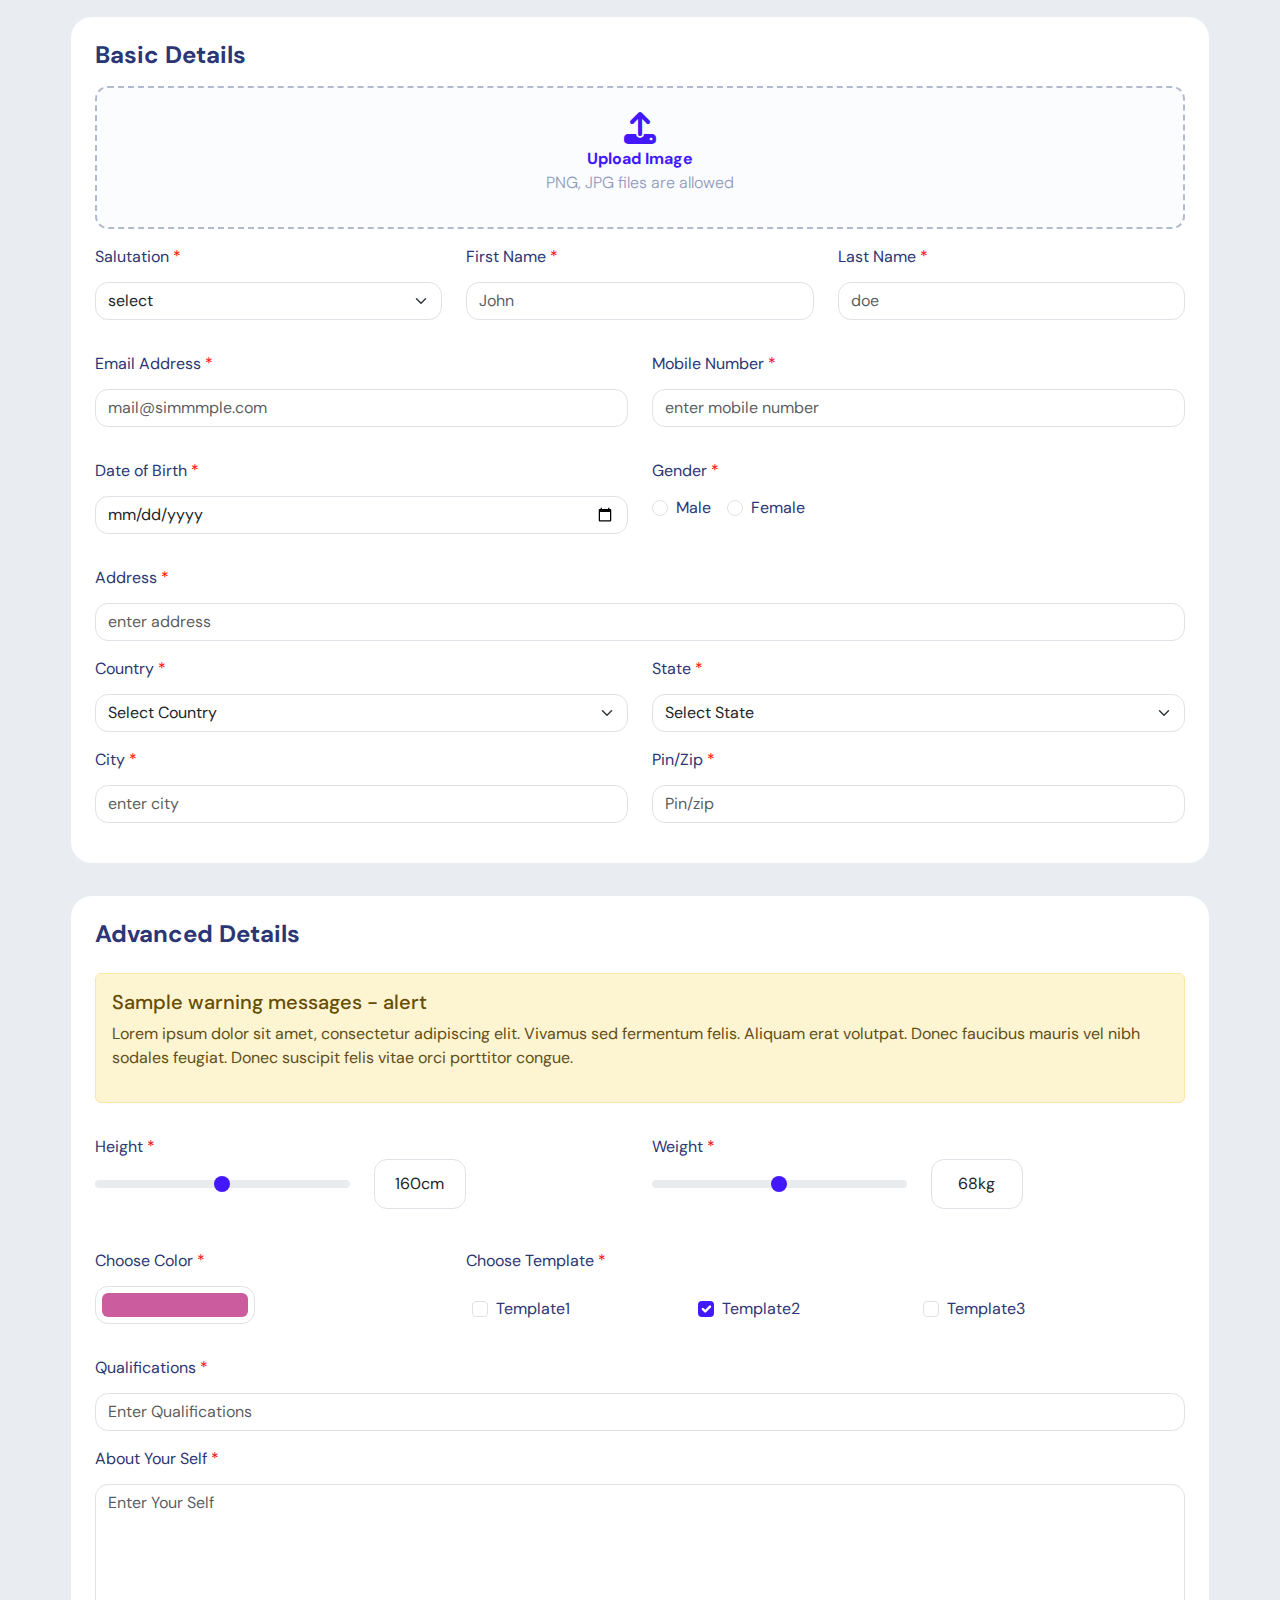
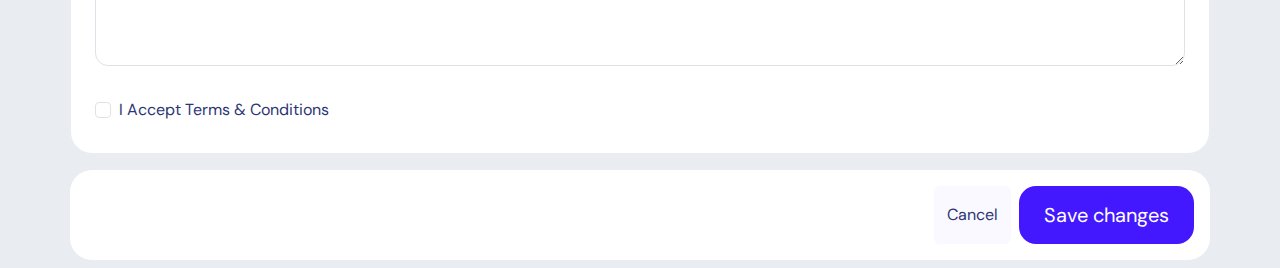
==== commit 99cab8e8: "paddingtemplate" ====
--- a/index.html
+++ b/index.html
@@ -170,7 +170,7 @@
             <label for="form-check-label " class="form-label">Choose Template </label>
 
 
-            <div class="row pb-2 pt-2">
+            <div class="row padding pb-2 pt-2">
               <div class="form-check  col-lg-4 ">
                 <input class="form-check-input" type="checkbox" value="" id="flexCheckDefault">
                 <label class="form-check-label" for="flexCheckDefault">
--- a/style.css
+++ b/style.css
@@ -93,11 +93,13 @@
     background-color: #4318FF !important;
     color: #FFFFFF !important;
     border-radius: 17px !important;
-    width: 160px;
+    width: 175px;
     height: 58px;
 }
 
-    
+   .padding{
+    padding-left: 30px !important;
+   } 
 
 
 .card_footer {
